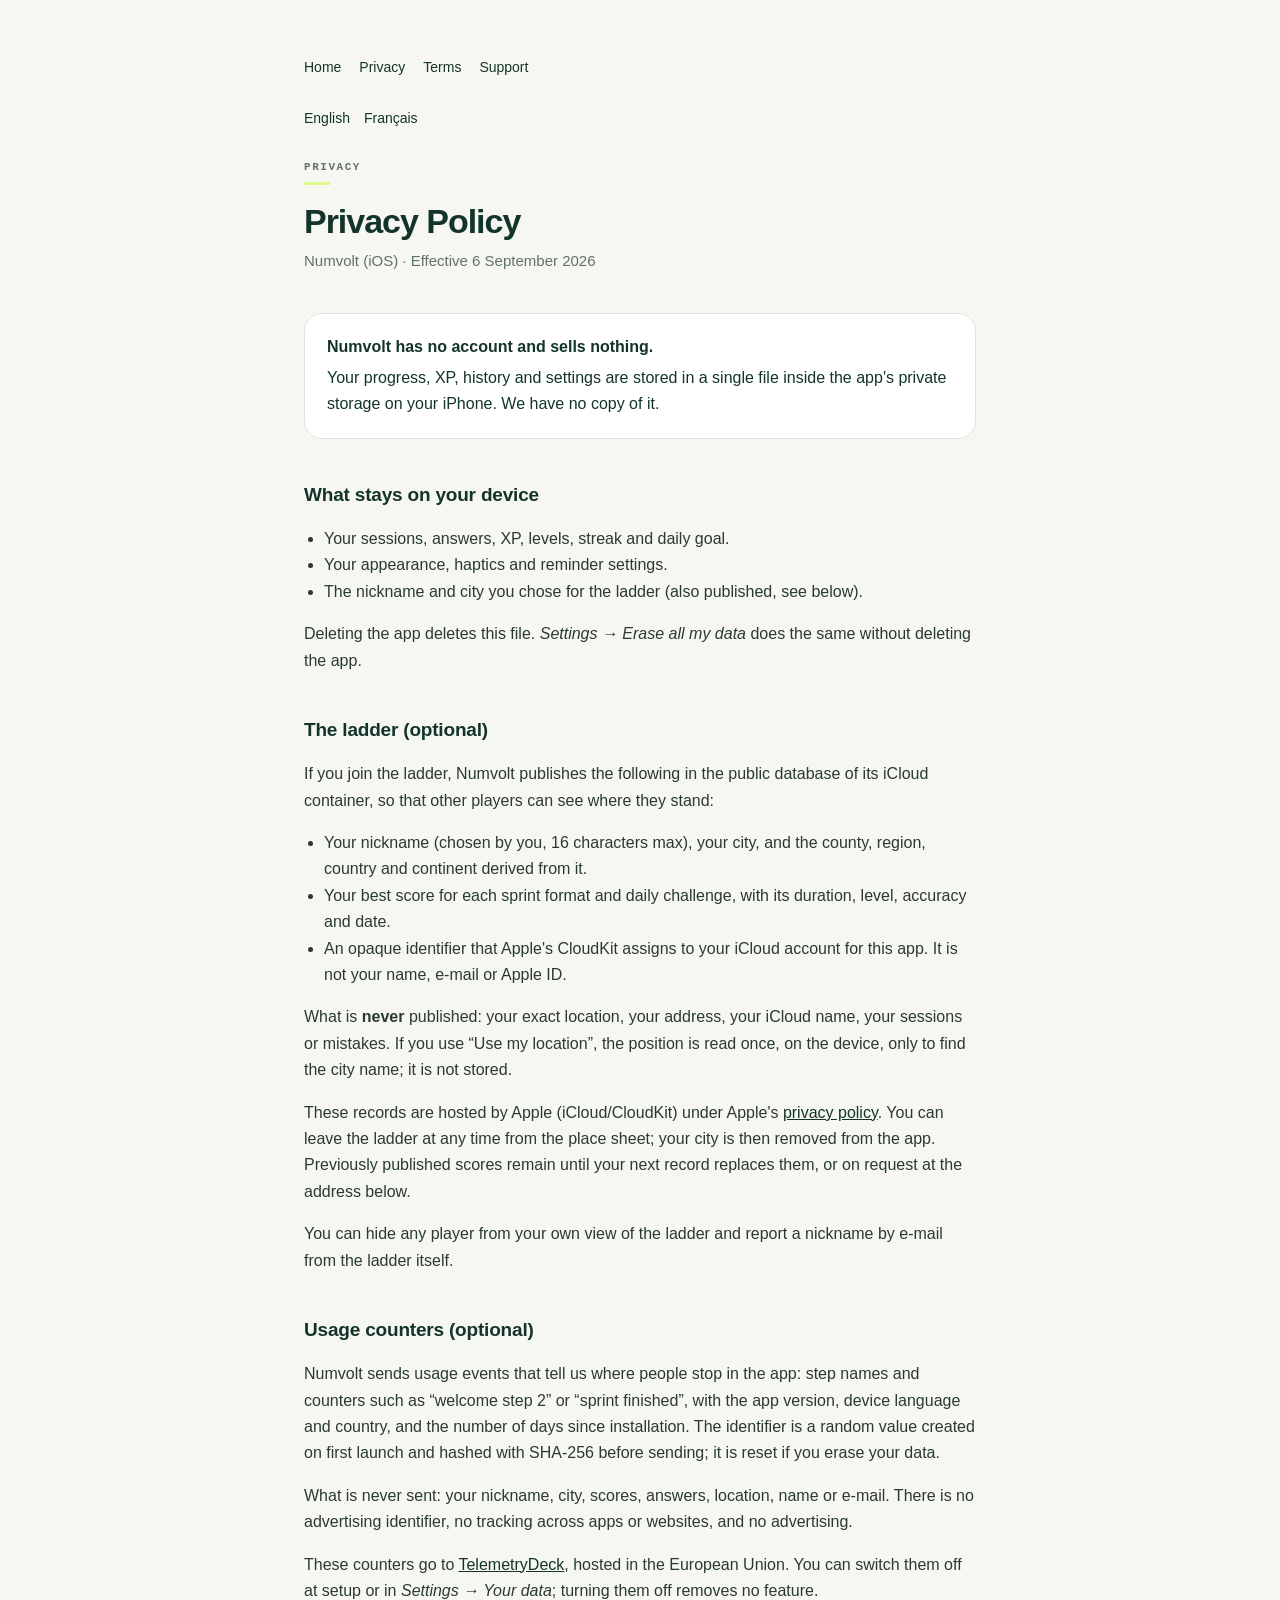
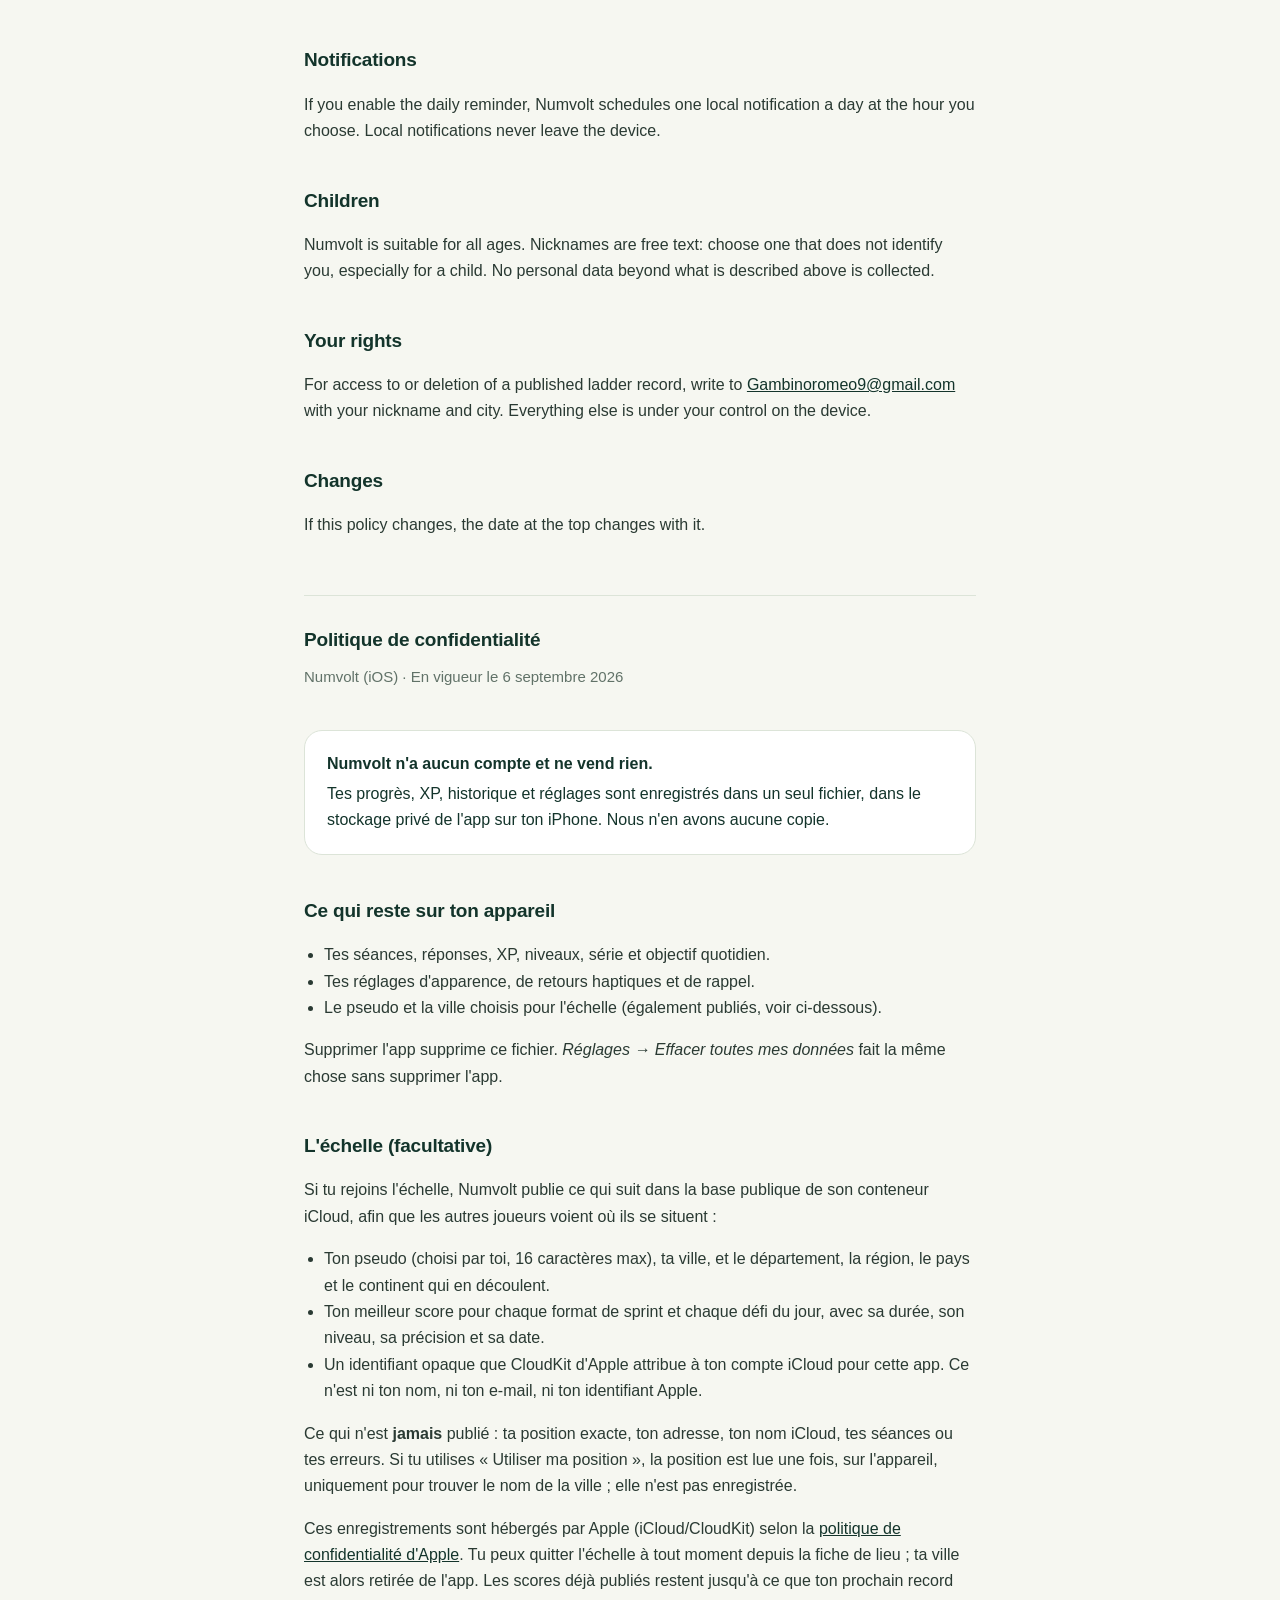
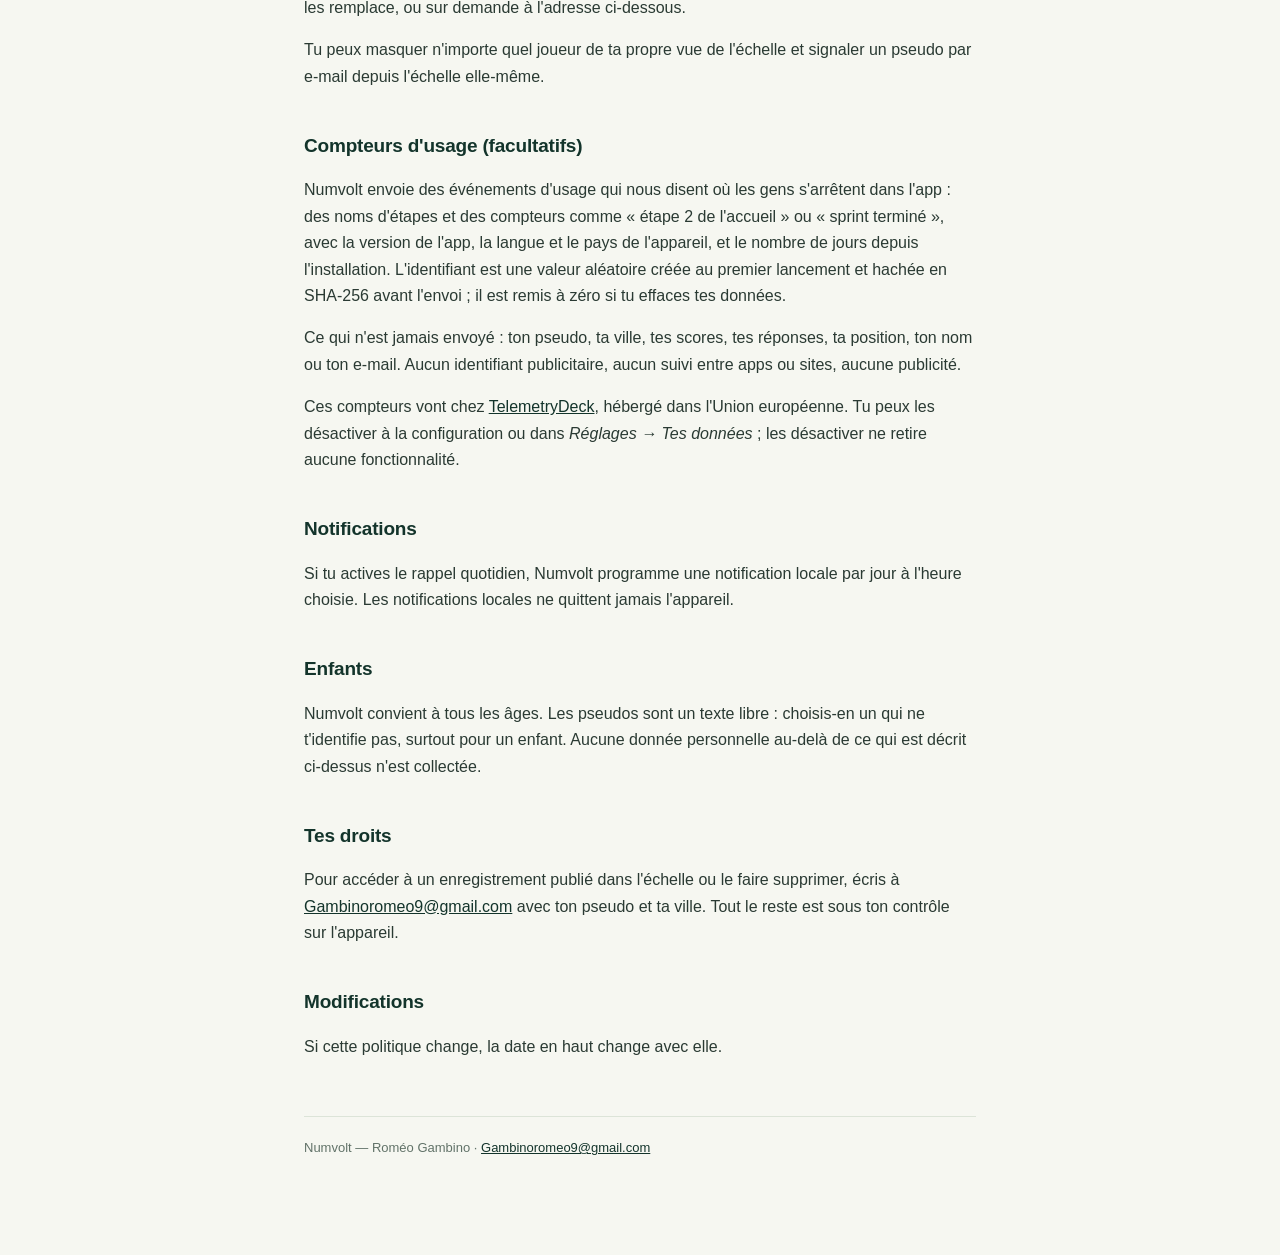
==== privacy.html @ a568dd00 "Site officiel, confidentialite, assistance et conditions Numvolt" ====
<!doctype html><html lang="en"><head><meta charset="utf-8"><meta name="viewport" content="width=device-width,initial-scale=1">
<title>Privacy Policy — Numvolt</title><link rel="stylesheet" href="style.css"></head><body>
<div class="wrap">
<nav><a href="index.html">Home</a><a href="privacy.html">Privacy</a><a href="terms.html">Terms</a><a href="support.html">Support</a></nav>
<div class="langbar"><a href="#en">English</a><a href="#fr">Français</a></div>

<p class="eyebrow" id="en">Privacy</p><div class="rule"></div>
<h1>Privacy Policy</h1>
<p class="sub">Numvolt (iOS) · Effective 6 September 2026</p>

<div class="card"><strong>Numvolt has no account and sells nothing.</strong>
Your progress, XP, history and settings are stored in a single file inside the app's private storage on your iPhone. We have no copy of it.</div>

<h2>What stays on your device</h2>
<ul>
<li>Your sessions, answers, XP, levels, streak and daily goal.</li>
<li>Your appearance, haptics and reminder settings.</li>
<li>The nickname and city you chose for the ladder (also published, see below).</li>
</ul>
<p>Deleting the app deletes this file. <em>Settings → Erase all my data</em> does the same without deleting the app.</p>

<h2>The ladder (optional)</h2>
<p>If you join the ladder, Numvolt publishes the following in the public database of its iCloud container, so that other players can see where they stand:</p>
<ul>
<li>Your nickname (chosen by you, 16 characters max), your city, and the county, region, country and continent derived from it.</li>
<li>Your best score for each sprint format and daily challenge, with its duration, level, accuracy and date.</li>
<li>An opaque identifier that Apple's CloudKit assigns to your iCloud account for this app. It is not your name, e-mail or Apple ID.</li>
</ul>
<p>What is <strong>never</strong> published: your exact location, your address, your iCloud name, your sessions or mistakes. If you use “Use my location”, the position is read once, on the device, only to find the city name; it is not stored.</p>
<p>These records are hosted by Apple (iCloud/CloudKit) under Apple's <a href="https://www.apple.com/legal/privacy/">privacy policy</a>. You can leave the ladder at any time from the place sheet; your city is then removed from the app. Previously published scores remain until your next record replaces them, or on request at the address below.</p>
<p>You can hide any player from your own view of the ladder and report a nickname by e-mail from the ladder itself.</p>

<h2>Usage counters (optional)</h2>
<p>Numvolt sends usage events that tell us where people stop in the app: step names and counters such as “welcome step 2” or “sprint finished”, with the app version, device language and country, and the number of days since installation. The identifier is a random value created on first launch and hashed with SHA-256 before sending; it is reset if you erase your data.</p>
<p>What is never sent: your nickname, city, scores, answers, location, name or e-mail. There is no advertising identifier, no tracking across apps or websites, and no advertising.</p>
<p>These counters go to <a href="https://telemetrydeck.com/privacy/">TelemetryDeck</a>, hosted in the European Union. You can switch them off at setup or in <em>Settings → Your data</em>; turning them off removes no feature.</p>

<h2>Notifications</h2>
<p>If you enable the daily reminder, Numvolt schedules one local notification a day at the hour you choose. Local notifications never leave the device.</p>

<h2>Children</h2>
<p>Numvolt is suitable for all ages. Nicknames are free text: choose one that does not identify you, especially for a child. No personal data beyond what is described above is collected.</p>

<h2>Your rights</h2>
<p>For access to or deletion of a published ladder record, write to <a href="mailto:Gambinoromeo9@gmail.com">Gambinoromeo9@gmail.com</a> with your nickname and city. Everything else is under your control on the device.</p>

<h2>Changes</h2>
<p>If this policy changes, the date at the top changes with it.</p>

<h2 class="sect" id="fr">Politique de confidentialité</h2>
<p class="sub">Numvolt (iOS) · En vigueur le 6 septembre 2026</p>

<div class="card"><strong>Numvolt n'a aucun compte et ne vend rien.</strong>
Tes progrès, XP, historique et réglages sont enregistrés dans un seul fichier, dans le stockage privé de l'app sur ton iPhone. Nous n'en avons aucune copie.</div>

<h2>Ce qui reste sur ton appareil</h2>
<ul>
<li>Tes séances, réponses, XP, niveaux, série et objectif quotidien.</li>
<li>Tes réglages d'apparence, de retours haptiques et de rappel.</li>
<li>Le pseudo et la ville choisis pour l'échelle (également publiés, voir ci-dessous).</li>
</ul>
<p>Supprimer l'app supprime ce fichier. <em>Réglages → Effacer toutes mes données</em> fait la même chose sans supprimer l'app.</p>

<h2>L'échelle (facultative)</h2>
<p>Si tu rejoins l'échelle, Numvolt publie ce qui suit dans la base publique de son conteneur iCloud, afin que les autres joueurs voient où ils se situent :</p>
<ul>
<li>Ton pseudo (choisi par toi, 16 caractères max), ta ville, et le département, la région, le pays et le continent qui en découlent.</li>
<li>Ton meilleur score pour chaque format de sprint et chaque défi du jour, avec sa durée, son niveau, sa précision et sa date.</li>
<li>Un identifiant opaque que CloudKit d'Apple attribue à ton compte iCloud pour cette app. Ce n'est ni ton nom, ni ton e-mail, ni ton identifiant Apple.</li>
</ul>
<p>Ce qui n'est <strong>jamais</strong> publié : ta position exacte, ton adresse, ton nom iCloud, tes séances ou tes erreurs. Si tu utilises « Utiliser ma position », la position est lue une fois, sur l'appareil, uniquement pour trouver le nom de la ville ; elle n'est pas enregistrée.</p>
<p>Ces enregistrements sont hébergés par Apple (iCloud/CloudKit) selon la <a href="https://www.apple.com/fr/legal/privacy/">politique de confidentialité d'Apple</a>. Tu peux quitter l'échelle à tout moment depuis la fiche de lieu ; ta ville est alors retirée de l'app. Les scores déjà publiés restent jusqu'à ce que ton prochain record les remplace, ou sur demande à l'adresse ci-dessous.</p>
<p>Tu peux masquer n'importe quel joueur de ta propre vue de l'échelle et signaler un pseudo par e-mail depuis l'échelle elle-même.</p>

<h2>Compteurs d'usage (facultatifs)</h2>
<p>Numvolt envoie des événements d'usage qui nous disent où les gens s'arrêtent dans l'app : des noms d'étapes et des compteurs comme « étape 2 de l'accueil » ou « sprint terminé », avec la version de l'app, la langue et le pays de l'appareil, et le nombre de jours depuis l'installation. L'identifiant est une valeur aléatoire créée au premier lancement et hachée en SHA-256 avant l'envoi ; il est remis à zéro si tu effaces tes données.</p>
<p>Ce qui n'est jamais envoyé : ton pseudo, ta ville, tes scores, tes réponses, ta position, ton nom ou ton e-mail. Aucun identifiant publicitaire, aucun suivi entre apps ou sites, aucune publicité.</p>
<p>Ces compteurs vont chez <a href="https://telemetrydeck.com/privacy/">TelemetryDeck</a>, hébergé dans l'Union européenne. Tu peux les désactiver à la configuration ou dans <em>Réglages → Tes données</em> ; les désactiver ne retire aucune fonctionnalité.</p>

<h2>Notifications</h2>
<p>Si tu actives le rappel quotidien, Numvolt programme une notification locale par jour à l'heure choisie. Les notifications locales ne quittent jamais l'appareil.</p>

<h2>Enfants</h2>
<p>Numvolt convient à tous les âges. Les pseudos sont un texte libre : choisis-en un qui ne t'identifie pas, surtout pour un enfant. Aucune donnée personnelle au-delà de ce qui est décrit ci-dessus n'est collectée.</p>

<h2>Tes droits</h2>
<p>Pour accéder à un enregistrement publié dans l'échelle ou le faire supprimer, écris à <a href="mailto:Gambinoromeo9@gmail.com">Gambinoromeo9@gmail.com</a> avec ton pseudo et ta ville. Tout le reste est sous ton contrôle sur l'appareil.</p>

<h2>Modifications</h2>
<p>Si cette politique change, la date en haut change avec elle.</p>

<footer>Numvolt — Roméo Gambino · <a href="mailto:Gambinoromeo9@gmail.com">Gambinoromeo9@gmail.com</a></footer>
</div></body></html>
---- style.css ----
:root{--ink:#13342B;--muted:#617268;--line:#dce4d8;--accent:#13342B;--lime:#DDF988;--bg:#F6F7F1;--card:#ffffff}
*{box-sizing:border-box}
body{margin:0;background:var(--bg);color:var(--ink);font:16px/1.65 -apple-system,BlinkMacSystemFont,"Segoe UI",Inter,sans-serif}
.wrap{max-width:720px;margin:0 auto;padding:56px 24px 96px}
h1{font-size:34px;line-height:1.1;letter-spacing:-.03em;margin:0 0 8px;font-weight:800}
h2{font-size:19px;letter-spacing:-.01em;margin:40px 0 10px;font-weight:700}
h2.sect{margin-top:56px;padding-top:28px;border-top:1px solid var(--line)}
.sub{color:var(--muted);margin:0 0 40px;font-size:15px}
p,li{color:#2a3a33}
ul{padding-left:20px}
a{color:var(--accent)}
.card{background:var(--card);border:1px solid var(--line);border-radius:18px;padding:20px 22px;margin:24px 0}
.card strong{display:block;margin-bottom:4px}
.eyebrow{font-size:11px;font-weight:800;letter-spacing:.14em;text-transform:uppercase;color:var(--muted);margin:0 0 6px;font-family:ui-monospace,SFMono-Regular,Menlo,monospace}
.rule{width:26px;height:3px;background:var(--lime);margin:0 0 18px}
.brand{display:flex;gap:12px;align-items:center;font-weight:800;letter-spacing:-.02em;font-size:22px;margin-bottom:28px}
.brand img{width:44px;height:44px;border-radius:13px}
.hero{background:var(--ink);color:#fff;border-radius:26px;padding:28px;margin:24px 0}
.hero h2{margin:0 0 8px;color:#fff;font-size:26px}
.hero p{color:#dfe7e0;margin:0}
.hero .eyebrow{color:var(--lime)}
.pill{display:inline-block;background:var(--lime);color:var(--ink);border-radius:20px;padding:7px 14px;font-size:13px;font-weight:700;margin:6px 6px 0 0}
.grid{display:grid;grid-template-columns:repeat(auto-fit,minmax(200px,1fr));gap:14px;margin:20px 0}
.tile{background:var(--card);border:1px solid var(--line);border-radius:18px;padding:18px}
.tile strong{display:block;margin-bottom:6px}
.tile span{color:var(--muted);font-size:14px}
footer{margin-top:56px;padding-top:20px;border-top:1px solid var(--line);color:var(--muted);font-size:13px}
nav{margin-bottom:28px;font-size:14px}
nav a{margin-right:18px;text-decoration:none}
nav a:hover{text-decoration:underline}
.langbar{margin:0 0 28px;font-size:14px}
.langbar a{margin-right:14px;text-decoration:none}
table{border-collapse:collapse;width:100%;margin:18px 0;font-size:15px}
th,td{text-align:left;padding:9px 10px;border-bottom:1px solid var(--line);vertical-align:top}
th{font-weight:700;color:var(--muted);font-size:13px;text-transform:uppercase;letter-spacing:.06em}
code{background:rgba(19,52,43,.08);padding:1px 6px;border-radius:5px;font-size:14px}
@media(prefers-color-scheme:dark){
  :root{--ink:#EFF5EB;--muted:#a4b4a9;--line:#31433a;--accent:#DDF988;--bg:#111B18;--card:#1C2924}
  p,li{color:#d6ded8}
  .hero{background:#1F4A3C}
  .pill{color:#13342B}
  .tile strong,.card strong{color:var(--ink)}
  code{background:rgba(221,249,136,.12)}
}
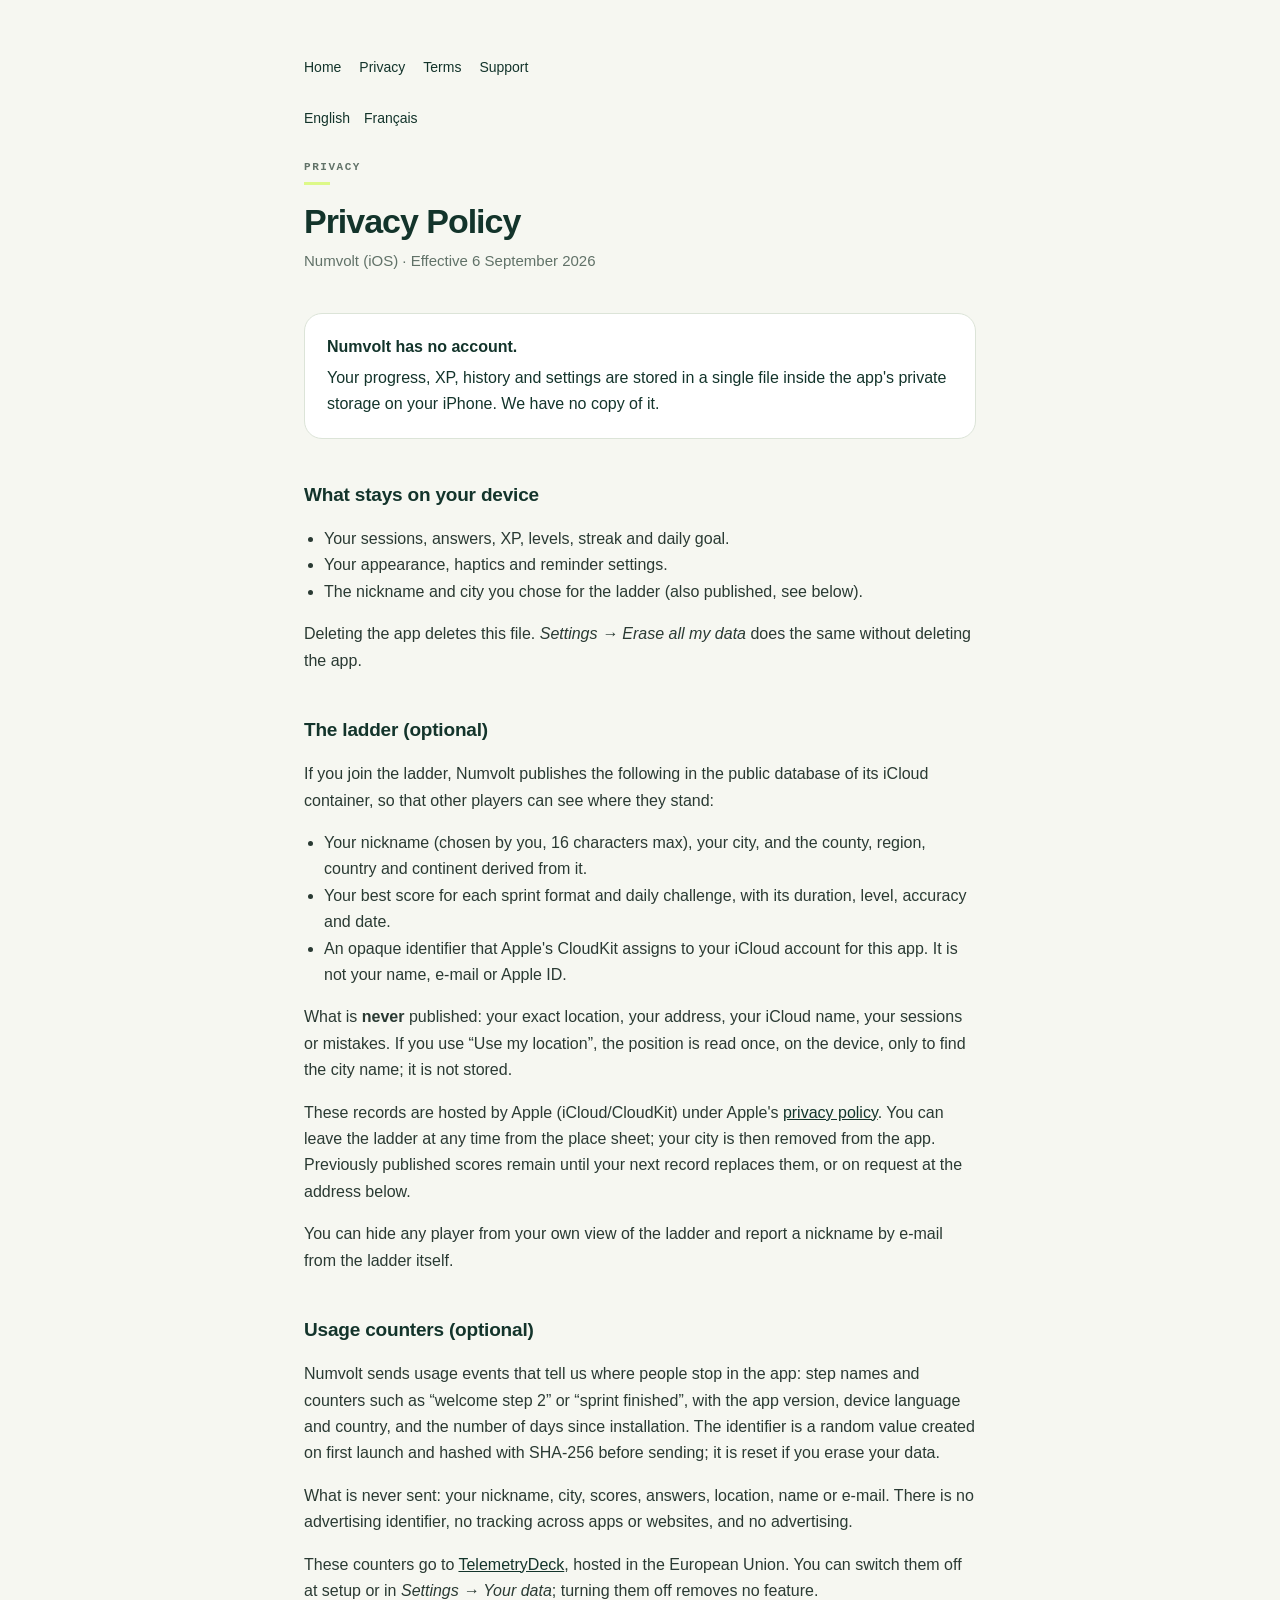
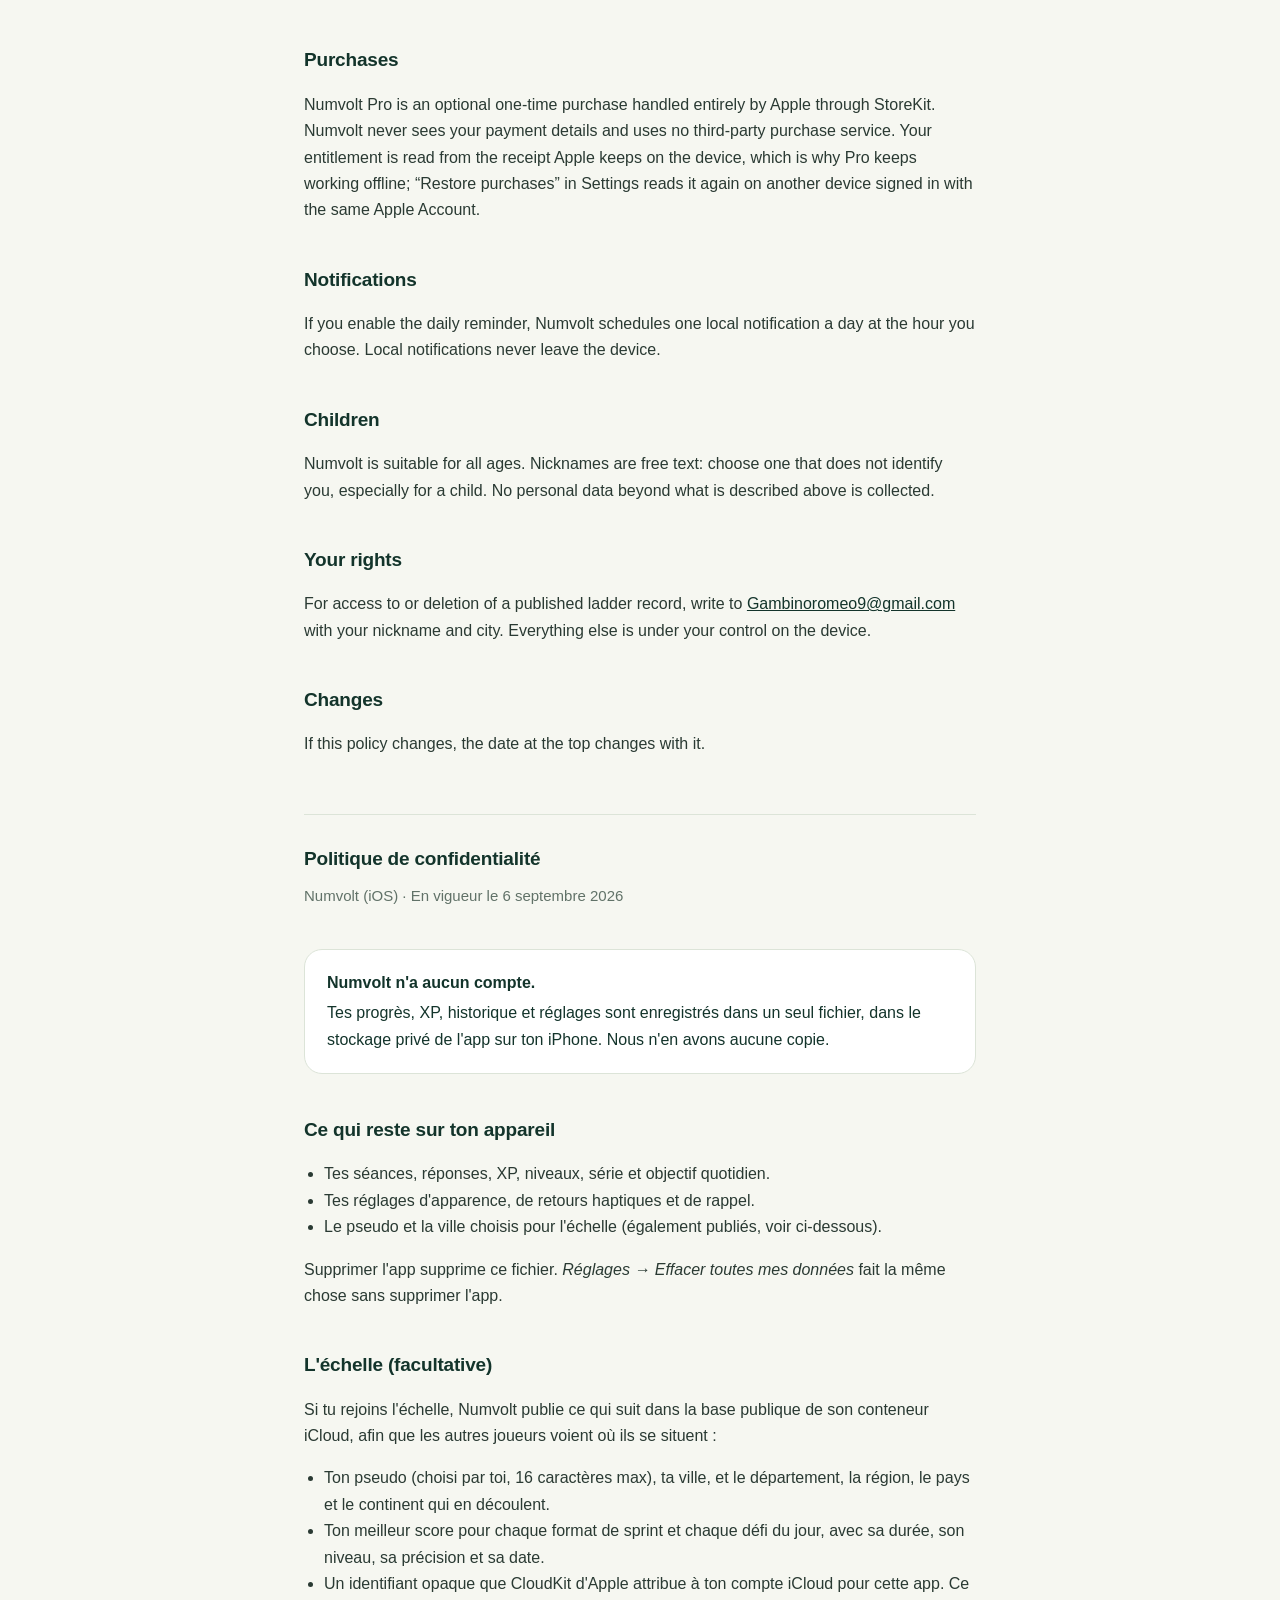
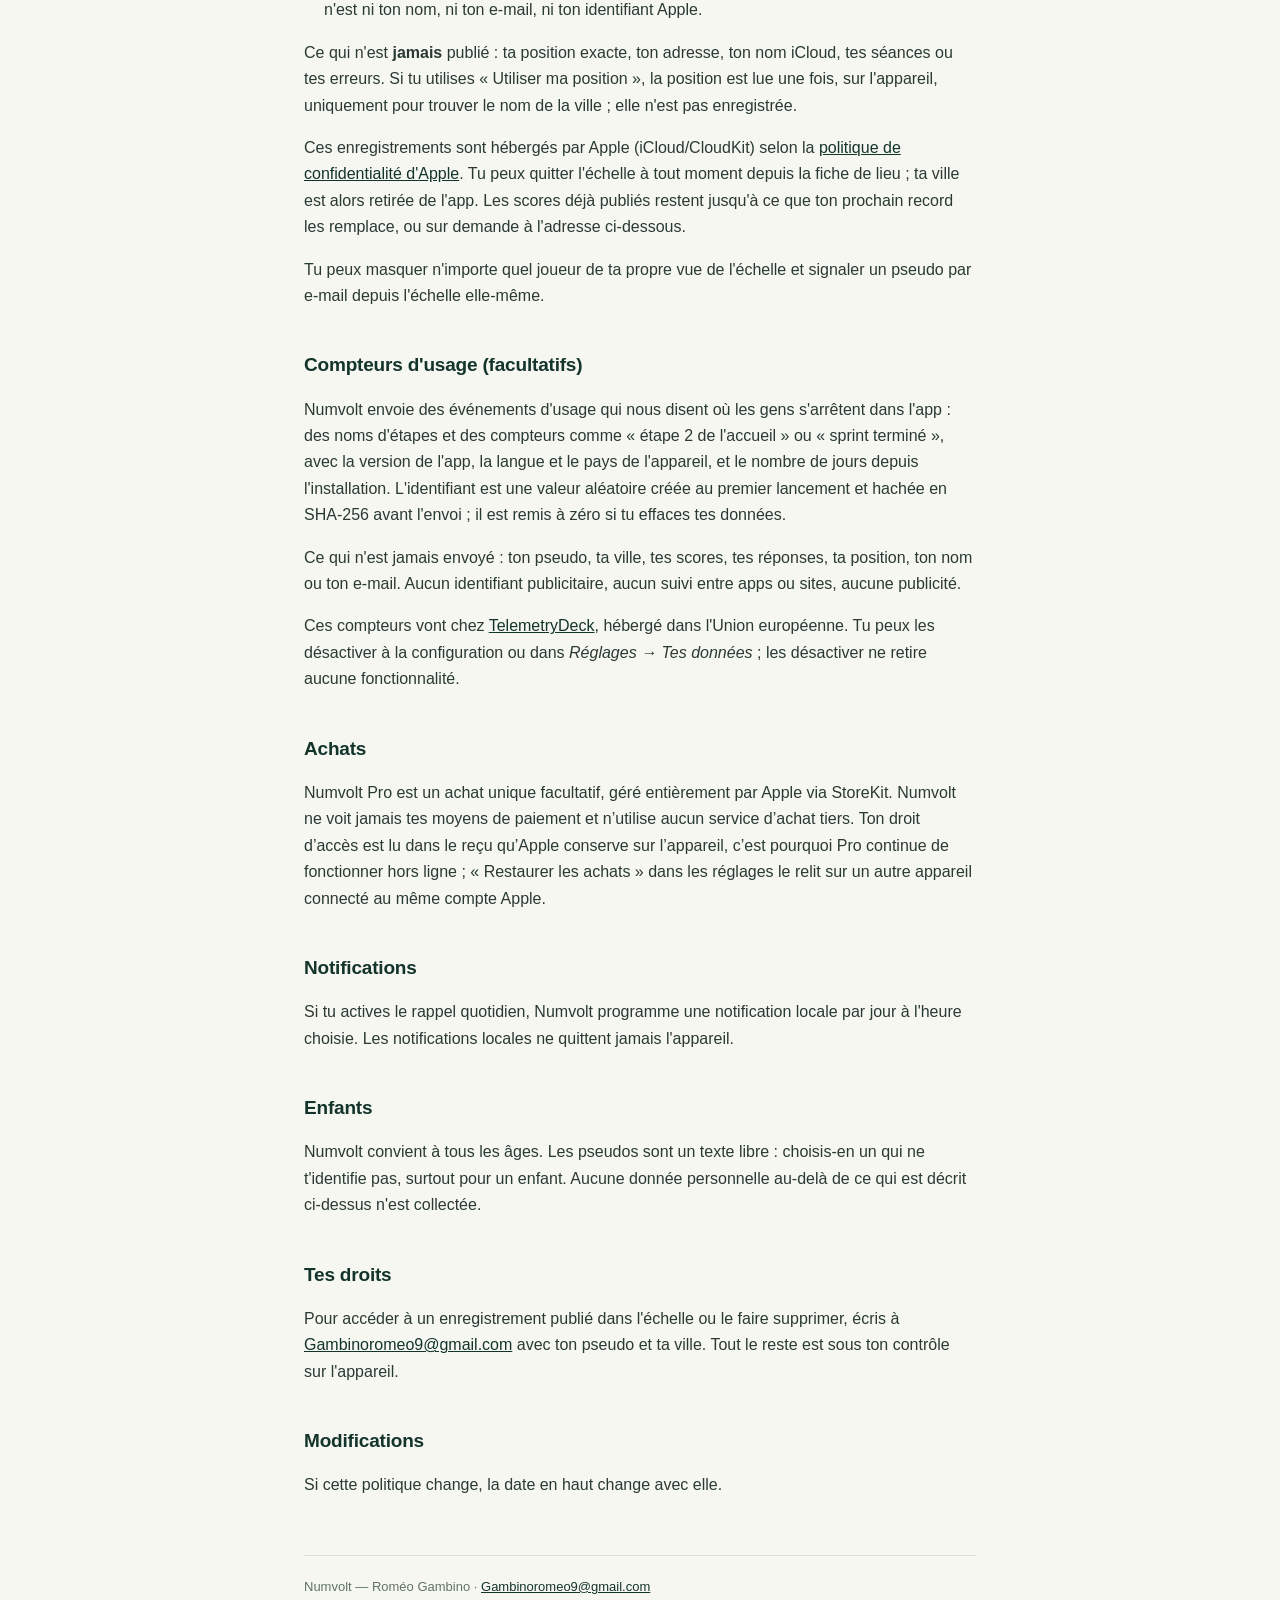
==== commit ab71490c: "Pages alignées sur l'app : 15 matières, 194 techniques, 46 langues, Numvolt Pro (achats, restauratio" ====
--- a/privacy.html
+++ b/privacy.html
@@ -1,5 +1,10 @@
 <!doctype html><html lang="en"><head><meta charset="utf-8"><meta name="viewport" content="width=device-width,initial-scale=1">
-<title>Privacy Policy — Numvolt</title><link rel="stylesheet" href="style.css"></head><body>
+<title>Privacy Policy — Numvolt</title><link rel="stylesheet" href="style.css">
+<link rel="canonical" href="https://romeoapps.app/en/numvolt/privacy/">
+<link rel="alternate" hreflang="en" href="https://romeoapps.app/en/numvolt/privacy/">
+<link rel="alternate" hreflang="fr" href="https://romeoapps.app/fr/numvolt/privacy/">
+<link rel="alternate" hreflang="x-default" href="https://romeoapps.app/en/numvolt/privacy/">
+</head><body>
 <div class="wrap">
 <nav><a href="index.html">Home</a><a href="privacy.html">Privacy</a><a href="terms.html">Terms</a><a href="support.html">Support</a></nav>
 <div class="langbar"><a href="#en">English</a><a href="#fr">Français</a></div>
@@ -8,7 +13,7 @@
 <h1>Privacy Policy</h1>
 <p class="sub">Numvolt (iOS) · Effective 6 September 2026</p>
 
-<div class="card"><strong>Numvolt has no account and sells nothing.</strong>
+<div class="card"><strong>Numvolt has no account.</strong>
 Your progress, XP, history and settings are stored in a single file inside the app's private storage on your iPhone. We have no copy of it.</div>
 
 <h2>What stays on your device</h2>
@@ -35,6 +40,9 @@
 <p>What is never sent: your nickname, city, scores, answers, location, name or e-mail. There is no advertising identifier, no tracking across apps or websites, and no advertising.</p>
 <p>These counters go to <a href="https://telemetrydeck.com/privacy/">TelemetryDeck</a>, hosted in the European Union. You can switch them off at setup or in <em>Settings → Your data</em>; turning them off removes no feature.</p>
 
+<h2>Purchases</h2>
+<p>Numvolt Pro is an optional one-time purchase handled entirely by Apple through StoreKit. Numvolt never sees your payment details and uses no third-party purchase service. Your entitlement is read from the receipt Apple keeps on the device, which is why Pro keeps working offline; “Restore purchases” in Settings reads it again on another device signed in with the same Apple Account.</p>
+
 <h2>Notifications</h2>
 <p>If you enable the daily reminder, Numvolt schedules one local notification a day at the hour you choose. Local notifications never leave the device.</p>
 
@@ -50,7 +58,7 @@
 <h2 class="sect" id="fr">Politique de confidentialité</h2>
 <p class="sub">Numvolt (iOS) · En vigueur le 6 septembre 2026</p>
 
-<div class="card"><strong>Numvolt n'a aucun compte et ne vend rien.</strong>
+<div class="card"><strong>Numvolt n'a aucun compte.</strong>
 Tes progrès, XP, historique et réglages sont enregistrés dans un seul fichier, dans le stockage privé de l'app sur ton iPhone. Nous n'en avons aucune copie.</div>
 
 <h2>Ce qui reste sur ton appareil</h2>
@@ -77,6 +85,9 @@
 <p>Ce qui n'est jamais envoyé : ton pseudo, ta ville, tes scores, tes réponses, ta position, ton nom ou ton e-mail. Aucun identifiant publicitaire, aucun suivi entre apps ou sites, aucune publicité.</p>
 <p>Ces compteurs vont chez <a href="https://telemetrydeck.com/privacy/">TelemetryDeck</a>, hébergé dans l'Union européenne. Tu peux les désactiver à la configuration ou dans <em>Réglages → Tes données</em> ; les désactiver ne retire aucune fonctionnalité.</p>
 
+<h2>Achats</h2>
+<p>Numvolt Pro est un achat unique facultatif, géré entièrement par Apple via StoreKit. Numvolt ne voit jamais tes moyens de paiement et n’utilise aucun service d’achat tiers. Ton droit d’accès est lu dans le reçu qu’Apple conserve sur l’appareil, c’est pourquoi Pro continue de fonctionner hors ligne ; « Restaurer les achats » dans les réglages le relit sur un autre appareil connecté au même compte Apple.</p>
+
 <h2>Notifications</h2>
 <p>Si tu actives le rappel quotidien, Numvolt programme une notification locale par jour à l'heure choisie. Les notifications locales ne quittent jamais l'appareil.</p>
 
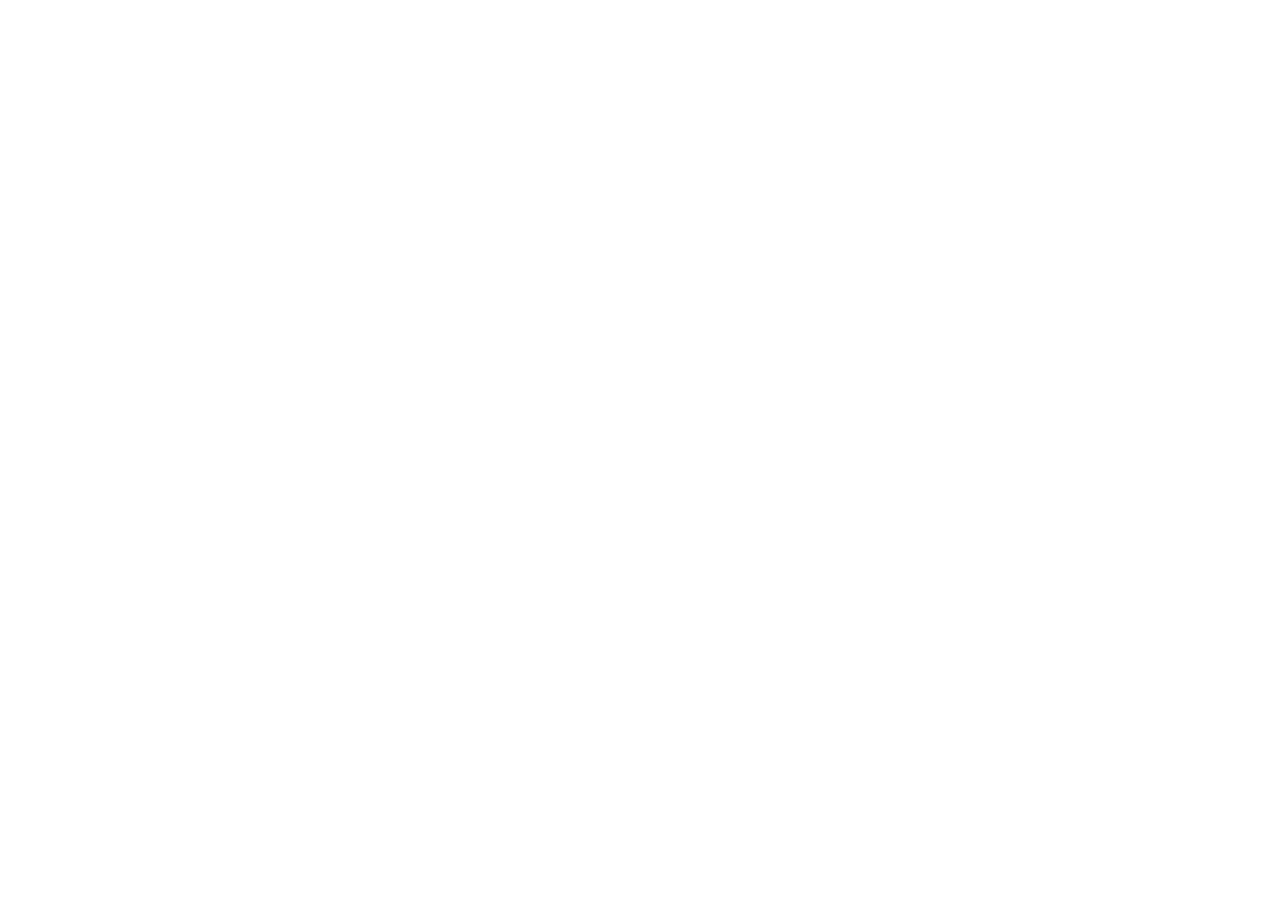
==== commit 78409c4a: "fix: redirect obsolete Numvolt pages to current RomeoApps" ====
--- a/privacy.html
+++ b/privacy.html
@@ -1,104 +1,20 @@
-<!doctype html><html lang="en"><head><meta charset="utf-8"><meta name="viewport" content="width=device-width,initial-scale=1">
-<title>Privacy Policy — Numvolt</title><link rel="stylesheet" href="style.css">
-<link rel="canonical" href="https://romeoapps.app/en/numvolt/privacy/">
-<link rel="alternate" hreflang="en" href="https://romeoapps.app/en/numvolt/privacy/">
-<link rel="alternate" hreflang="fr" href="https://romeoapps.app/fr/numvolt/privacy/">
-<link rel="alternate" hreflang="x-default" href="https://romeoapps.app/en/numvolt/privacy/">
-</head><body>
-<div class="wrap">
-<nav><a href="index.html">Home</a><a href="privacy.html">Privacy</a><a href="terms.html">Terms</a><a href="support.html">Support</a></nav>
-<div class="langbar"><a href="#en">English</a><a href="#fr">Français</a></div>
-
-<p class="eyebrow" id="en">Privacy</p><div class="rule"></div>
-<h1>Privacy Policy</h1>
-<p class="sub">Numvolt (iOS) · Effective 6 September 2026</p>
-
-<div class="card"><strong>Numvolt has no account.</strong>
-Your progress, XP, history and settings are stored in a single file inside the app's private storage on your iPhone. We have no copy of it.</div>
-
-<h2>What stays on your device</h2>
-<ul>
-<li>Your sessions, answers, XP, levels, streak and daily goal.</li>
-<li>Your appearance, haptics and reminder settings.</li>
-<li>The nickname and city you chose for the ladder (also published, see below).</li>
-</ul>
-<p>Deleting the app deletes this file. <em>Settings → Erase all my data</em> does the same without deleting the app.</p>
-
-<h2>The ladder (optional)</h2>
-<p>If you join the ladder, Numvolt publishes the following in the public database of its iCloud container, so that other players can see where they stand:</p>
-<ul>
-<li>Your nickname (chosen by you, 16 characters max), your city, and the county, region, country and continent derived from it.</li>
-<li>Your best score for each sprint format and daily challenge, with its duration, level, accuracy and date.</li>
-<li>An opaque identifier that Apple's CloudKit assigns to your iCloud account for this app. It is not your name, e-mail or Apple ID.</li>
-</ul>
-<p>What is <strong>never</strong> published: your exact location, your address, your iCloud name, your sessions or mistakes. If you use “Use my location”, the position is read once, on the device, only to find the city name; it is not stored.</p>
-<p>These records are hosted by Apple (iCloud/CloudKit) under Apple's <a href="https://www.apple.com/legal/privacy/">privacy policy</a>. You can leave the ladder at any time from the place sheet; your city is then removed from the app. Previously published scores remain until your next record replaces them, or on request at the address below.</p>
-<p>You can hide any player from your own view of the ladder and report a nickname by e-mail from the ladder itself.</p>
-
-<h2>Usage counters (optional)</h2>
-<p>Numvolt sends usage events that tell us where people stop in the app: step names and counters such as “welcome step 2” or “sprint finished”, with the app version, device language and country, and the number of days since installation. The identifier is a random value created on first launch and hashed with SHA-256 before sending; it is reset if you erase your data.</p>
-<p>What is never sent: your nickname, city, scores, answers, location, name or e-mail. There is no advertising identifier, no tracking across apps or websites, and no advertising.</p>
-<p>These counters go to <a href="https://telemetrydeck.com/privacy/">TelemetryDeck</a>, hosted in the European Union. You can switch them off at setup or in <em>Settings → Your data</em>; turning them off removes no feature.</p>
-
-<h2>Purchases</h2>
-<p>Numvolt Pro is an optional one-time purchase handled entirely by Apple through StoreKit. Numvolt never sees your payment details and uses no third-party purchase service. Your entitlement is read from the receipt Apple keeps on the device, which is why Pro keeps working offline; “Restore purchases” in Settings reads it again on another device signed in with the same Apple Account.</p>
-
-<h2>Notifications</h2>
-<p>If you enable the daily reminder, Numvolt schedules one local notification a day at the hour you choose. Local notifications never leave the device.</p>
-
-<h2>Children</h2>
-<p>Numvolt is suitable for all ages. Nicknames are free text: choose one that does not identify you, especially for a child. No personal data beyond what is described above is collected.</p>
-
-<h2>Your rights</h2>
-<p>For access to or deletion of a published ladder record, write to <a href="mailto:Gambinoromeo9@gmail.com">Gambinoromeo9@gmail.com</a> with your nickname and city. Everything else is under your control on the device.</p>
-
-<h2>Changes</h2>
-<p>If this policy changes, the date at the top changes with it.</p>
-
-<h2 class="sect" id="fr">Politique de confidentialité</h2>
-<p class="sub">Numvolt (iOS) · En vigueur le 6 septembre 2026</p>
-
-<div class="card"><strong>Numvolt n'a aucun compte.</strong>
-Tes progrès, XP, historique et réglages sont enregistrés dans un seul fichier, dans le stockage privé de l'app sur ton iPhone. Nous n'en avons aucune copie.</div>
-
-<h2>Ce qui reste sur ton appareil</h2>
-<ul>
-<li>Tes séances, réponses, XP, niveaux, série et objectif quotidien.</li>
-<li>Tes réglages d'apparence, de retours haptiques et de rappel.</li>
-<li>Le pseudo et la ville choisis pour l'échelle (également publiés, voir ci-dessous).</li>
-</ul>
-<p>Supprimer l'app supprime ce fichier. <em>Réglages → Effacer toutes mes données</em> fait la même chose sans supprimer l'app.</p>
-
-<h2>L'échelle (facultative)</h2>
-<p>Si tu rejoins l'échelle, Numvolt publie ce qui suit dans la base publique de son conteneur iCloud, afin que les autres joueurs voient où ils se situent :</p>
-<ul>
-<li>Ton pseudo (choisi par toi, 16 caractères max), ta ville, et le département, la région, le pays et le continent qui en découlent.</li>
-<li>Ton meilleur score pour chaque format de sprint et chaque défi du jour, avec sa durée, son niveau, sa précision et sa date.</li>
-<li>Un identifiant opaque que CloudKit d'Apple attribue à ton compte iCloud pour cette app. Ce n'est ni ton nom, ni ton e-mail, ni ton identifiant Apple.</li>
-</ul>
-<p>Ce qui n'est <strong>jamais</strong> publié : ta position exacte, ton adresse, ton nom iCloud, tes séances ou tes erreurs. Si tu utilises « Utiliser ma position », la position est lue une fois, sur l'appareil, uniquement pour trouver le nom de la ville ; elle n'est pas enregistrée.</p>
-<p>Ces enregistrements sont hébergés par Apple (iCloud/CloudKit) selon la <a href="https://www.apple.com/fr/legal/privacy/">politique de confidentialité d'Apple</a>. Tu peux quitter l'échelle à tout moment depuis la fiche de lieu ; ta ville est alors retirée de l'app. Les scores déjà publiés restent jusqu'à ce que ton prochain record les remplace, ou sur demande à l'adresse ci-dessous.</p>
-<p>Tu peux masquer n'importe quel joueur de ta propre vue de l'échelle et signaler un pseudo par e-mail depuis l'échelle elle-même.</p>
-
-<h2>Compteurs d'usage (facultatifs)</h2>
-<p>Numvolt envoie des événements d'usage qui nous disent où les gens s'arrêtent dans l'app : des noms d'étapes et des compteurs comme « étape 2 de l'accueil » ou « sprint terminé », avec la version de l'app, la langue et le pays de l'appareil, et le nombre de jours depuis l'installation. L'identifiant est une valeur aléatoire créée au premier lancement et hachée en SHA-256 avant l'envoi ; il est remis à zéro si tu effaces tes données.</p>
-<p>Ce qui n'est jamais envoyé : ton pseudo, ta ville, tes scores, tes réponses, ta position, ton nom ou ton e-mail. Aucun identifiant publicitaire, aucun suivi entre apps ou sites, aucune publicité.</p>
-<p>Ces compteurs vont chez <a href="https://telemetrydeck.com/privacy/">TelemetryDeck</a>, hébergé dans l'Union européenne. Tu peux les désactiver à la configuration ou dans <em>Réglages → Tes données</em> ; les désactiver ne retire aucune fonctionnalité.</p>
-
-<h2>Achats</h2>
-<p>Numvolt Pro est un achat unique facultatif, géré entièrement par Apple via StoreKit. Numvolt ne voit jamais tes moyens de paiement et n’utilise aucun service d’achat tiers. Ton droit d’accès est lu dans le reçu qu’Apple conserve sur l’appareil, c’est pourquoi Pro continue de fonctionner hors ligne ; « Restaurer les achats » dans les réglages le relit sur un autre appareil connecté au même compte Apple.</p>
-
-<h2>Notifications</h2>
-<p>Si tu actives le rappel quotidien, Numvolt programme une notification locale par jour à l'heure choisie. Les notifications locales ne quittent jamais l'appareil.</p>
-
-<h2>Enfants</h2>
-<p>Numvolt convient à tous les âges. Les pseudos sont un texte libre : choisis-en un qui ne t'identifie pas, surtout pour un enfant. Aucune donnée personnelle au-delà de ce qui est décrit ci-dessus n'est collectée.</p>
-
-<h2>Tes droits</h2>
-<p>Pour accéder à un enregistrement publié dans l'échelle ou le faire supprimer, écris à <a href="mailto:Gambinoromeo9@gmail.com">Gambinoromeo9@gmail.com</a> avec ton pseudo et ta ville. Tout le reste est sous ton contrôle sur l'appareil.</p>
-
-<h2>Modifications</h2>
-<p>Si cette politique change, la date en haut change avec elle.</p>
-
-<footer>Numvolt — Roméo Gambino · <a href="mailto:Gambinoromeo9@gmail.com">Gambinoromeo9@gmail.com</a></footer>
-</div></body></html>
+<!doctype html>
+<html lang="en">
+<head>
+  <meta charset="utf-8">
+  <meta name="viewport" content="width=device-width, initial-scale=1">
+  <meta http-equiv="refresh" content="0;url=https://romeoapps.app/en/numvolt/privacy/">
+  <meta name="robots" content="noindex,follow">
+  <link rel="canonical" href="https://romeoapps.app/en/numvolt/privacy/">
+  <link rel="stylesheet" href="style.css">
+  <title>Privacy Policy — Numvolt</title>
+</head>
+<body>
+  <main class="wrap">
+    <h1>Privacy Policy — Numvolt</h1>
+    <p>The current Numvolt privacy policy is on RomeoApps.</p>
+    <p>If you are not redirected, <a href="https://romeoapps.app/en/numvolt/privacy/">open the current page</a>.</p>
+    <p><a href="https://romeoapps.app/en/numvolt/privacy/">English</a> · <a href="https://romeoapps.app/fr/numvolt/privacy/">Français</a></p>
+  </main>
+</body>
+</html>
